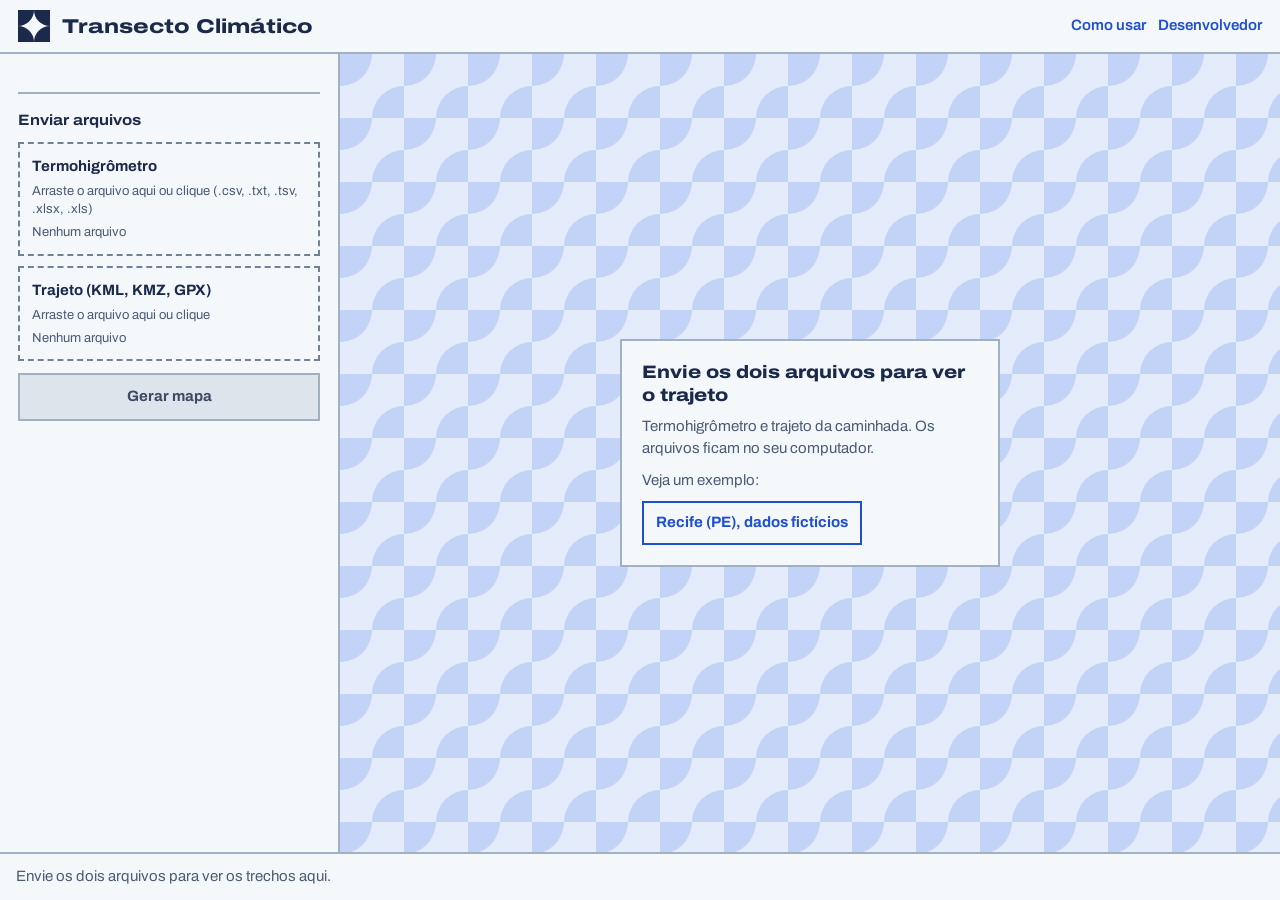
==== index.html @ 2753178d "Transecto Climático: primeira versão pública" ====
<!doctype html>
<html lang="pt-BR">
<head>
  <meta charset="utf-8">
  <meta name="viewport" content="width=device-width, initial-scale=1">
  <title>Transecto Climático</title>
  <link rel="stylesheet" href="vendor/leaflet/leaflet.css">
  <link rel="stylesheet" href="css/app.css">
</head>
<body>
  <div class="app">
    <header class="cabecalho">
      <svg class="marca" viewBox="0 0 48 48" aria-hidden="true" focusable="false">
        <path d="M0 0H24A24 24 0 0 1 0 24Z"/>
        <path d="M48 0V24A24 24 0 0 1 24 0Z"/>
        <path d="M0 48V24A24 24 0 0 1 24 48Z"/>
        <path d="M48 48H24A24 24 0 0 1 48 24Z"/>
      </svg>
      <h1>Transecto Climático</h1>
      <a href="ajuda.html">Como usar</a>
      <a href="desenvolvedor.html">Desenvolvedor</a>
    </header>

    <div class="area-mapa">
      <main id="mapa" class="mapa" aria-label="Mapa do transecto"></main>

      <div id="vazio" class="vazio">
        <div class="vazio-caixa" role="status" aria-live="polite">
          <h2 id="vazio-titulo">Envie os dois arquivos para ver o trajeto</h2>
          <p id="vazio-texto">Termohigrômetro e trajeto da caminhada. Os arquivos ficam no seu computador.</p>
          <p class="rotulo-exemplos">Veja um exemplo:</p>
          <div id="exemplos" class="exemplos">
            <button id="exemplo-recife" class="secundario" type="button">Recife (PE), dados fictícios</button>
          </div>
        </div>
      </div>
      <div id="progresso" class="progresso" role="status" aria-live="polite" hidden>
        <svg class="progresso-modulo" viewBox="0 0 48 48" aria-hidden="true" focusable="false">
          <path class="quarto q1" d="M0 0H24A24 24 0 0 1 0 24Z"/>
          <path class="quarto q2" d="M48 0V24A24 24 0 0 1 24 0Z"/>
          <path class="quarto q3" d="M0 48V24A24 24 0 0 1 24 48Z"/>
          <path class="quarto q4" d="M48 48H24A24 24 0 0 1 48 24Z"/>
        </svg>
        <p id="progresso-passo" class="progresso-passo">Preparando</p>
        <div id="progresso-trilho" class="progresso-trilho" role="progressbar" aria-label="Andamento" aria-valuemin="0" aria-valuemax="100" aria-valuenow="0">
          <div id="progresso-barra" class="progresso-barra"></div>
        </div>
        <p id="progresso-pct" class="progresso-pct">0%</p>
      </div>
    </div>

    <section class="faixa" aria-labelledby="faixa-titulo">
      <h2 id="faixa-titulo" class="sr">Trechos do trajeto</h2>
      <p id="faixa-estado" class="estado">Envie os dois arquivos para ver os trechos aqui.</p>
      <div id="faixa-dados" hidden>
        <div class="faixa-barra">
          <div id="variavel" class="abas" role="tablist" aria-label="Variável">
            <button type="button" role="tab" data-valor="temp" aria-selected="true">Temperatura</button>
            <button type="button" role="tab" data-valor="umid" aria-selected="false">Umidade</button>
            <button type="button" role="tab" data-valor="orvalho" aria-selected="false" aria-label="Ponto de orvalho"><span class="nome-longo">Ponto de orvalho</span><span class="nome-curto" aria-hidden="true">Orvalho</span></button>
            <button type="button" role="tab" data-valor="alt" aria-selected="false">Altitude</button>
          </div>
          <p id="resumo" class="resumo"></p>
          <p id="tempo" class="tempo" hidden></p>
          <p id="explicacao-orvalho" class="explicacao" hidden>Ponto de orvalho: temperatura em que o ar começa a formar gotas. Quanto mais perto da temperatura, mais úmido o ar.</p>
          <div class="legenda">
            <span id="legenda-min" class="numero">—</span>
            <div id="legenda-gradiente" class="gradiente" role="img" aria-label="Escala de cores"></div>
            <span id="legenda-max" class="numero">—</span>
            <small>Cinza: trecho sem dado</small>
          </div>
        </div>
        <div id="azulejos" class="azulejos"></div>
      </div>
    </section>

    <aside id="painel-lateral" class="painel">
      <div id="solte-aqui" class="solte-aqui" hidden>
        <p>Solte aqui: reconhecemos cada arquivo sozinho</p>
      </div>
      <section id="envio" class="bloco envio">
        <h2>Enviar arquivos</h2>
        <div id="envio-campos">
          <div class="zonas">
            <div id="zona-termo" class="zona" role="button" tabindex="0">
              <strong>Termohigrômetro</strong>
              <span>Arraste o arquivo aqui ou clique (.csv, .txt, .tsv, .xlsx, .xls)</span>
              <em id="nome-termo">Nenhum arquivo</em>
              <input id="arquivo-termo" type="file" accept=".csv,.txt,.tsv,.xlsx,.xls" hidden>
            </div>
            <div id="zona-trajeto" class="zona" role="button" tabindex="0">
              <strong>Trajeto (KML, KMZ, GPX)</strong>
              <span>Arraste o arquivo aqui ou clique</span>
              <em id="nome-trajeto">Nenhum arquivo</em>
              <input id="arquivo-trajeto" type="file" accept=".kml,.kmz,.gpx" hidden>
            </div>
          </div>
          <button id="gerar" class="primario" type="button" disabled>Gerar mapa</button>
        </div>
        <p id="envio-aviso" class="envio-aviso" role="status" hidden></p>
        <div id="envio-resumo" class="envio-resumo" hidden>
          <p id="arquivos-texto"></p>
          <button id="trocar-arquivos" class="secundario" type="button">Trocar arquivos</button>
        </div>
      </section>

      <section id="mapeamento" class="bloco" hidden>
        <h2>Colunas do termohigrômetro</h2>
        <p class="ajuda">Não reconheci tudo sozinho. Escolha as colunas:</p>
        <div id="campos-mapeamento"></div>
        <button id="aplicar-mapeamento" type="button">Aplicar</button>
      </section>

      <div id="erro" class="erro" role="alert" hidden></div>

      <section id="painel-resultado" class="bloco" hidden>
        <h2>Ajustes</h2>
        <label class="campo">
          <span>Suavizar a linha</span>
          <select id="media">
            <option value="none">Não suavizar</option>
            <option value="m25">Pouco: média de 25 m</option>
            <option value="m50" selected>Média de 50 m</option>
            <option value="m100">Mais: média de 100 m</option>
            <option value="m200">Muito: média de 200 m</option>
          </select>
        </label>
        <p class="ajuda">Cada ponto passa a valer a média dos pontos vizinhos dentro da janela. Janela maior deixa a linha mais lisa e some com picos curtos.</p>

        <section id="bloco-ritmo" class="subbloco" hidden aria-labelledby="ritmo-titulo">
          <h3 id="ritmo-titulo">Trajeto sem horário</h3>
          <p id="frase-ritmo" class="frase-ritmo"></p>
          <p id="aviso-ritmo" class="aviso-ritmo" role="status" hidden></p>
          <label class="campo">
            <span>Início da caminhada</span>
            <input id="inicio" type="datetime-local" step="1">
          </label>
          <label class="campo">
            <span>Fim da caminhada</span>
            <input id="fim" type="datetime-local" step="1">
          </label>
          <label class="caixa-marcar">
            <input id="inverter" type="checkbox">
            <span>Inverter o sentido do trajeto</span>
          </label>
          <button id="usar-todas" class="secundario" type="button">Usar todas as leituras</button>
        </section>

        <p id="fuso-frase" class="frase">Reconhecemos o horário de Brasília (UTC−3).</p>
        <details class="corrigir">
          <summary>Corrigir o horário</summary>
          <label class="campo">
            <span>Diferença para o horário mundial (UTC), em horas</span>
            <input id="fuso" type="number" min="-14" max="14" step="1" value="-3">
          </label>
          <p id="fuso-ajuda" class="ajuda">Fuso é quanto o relógio do aparelho está adiantado ou atrasado em relação ao UTC. Brasília é UTC−3.</p>
        </details>
      </section>

      <section id="bloco-avisos" class="bloco avisos" hidden>
        <h2>Avisos</h2>
        <ul id="avisos"></ul>
      </section>

      <section id="downloads" class="bloco" hidden>
        <h2>Baixar</h2>
        <div class="downloads">
          <button id="baixar-csv" type="button" disabled>Baixar CSV</button>
          <button id="baixar-geojson" type="button" disabled>Baixar GeoJSON</button>
          <button id="baixar-figura" type="button" disabled>Baixar figura</button>
        </div>
      </section>
    </aside>
  </div>

  <script src="vendor/jszip.min.js"></script>
  <script src="vendor/xlsx.full.min.js"></script>
  <script src="vendor/leaflet/leaflet.js"></script>
  <script type="module" src="js/main.js"></script>
</body>
</html>
---- vendor/leaflet/leaflet.css ----
/* required styles */

.leaflet-pane,
.leaflet-tile,
.leaflet-marker-icon,
.leaflet-marker-shadow,
.leaflet-tile-container,
.leaflet-pane > svg,
.leaflet-pane > canvas,
.leaflet-zoom-box,
.leaflet-image-layer,
.leaflet-layer {
	position: absolute;
	left: 0;
	top: 0;
	}
.leaflet-container {
	overflow: hidden;
	}
.leaflet-tile,
.leaflet-marker-icon,
.leaflet-marker-shadow {
	-webkit-user-select: none;
	   -moz-user-select: none;
	        user-select: none;
	  -webkit-user-drag: none;
	}
/* Prevents IE11 from highlighting tiles in blue */
.leaflet-tile::selection {
	background: transparent;
}
/* Safari renders non-retina tile on retina better with this, but Chrome is worse */
.leaflet-safari .leaflet-tile {
	image-rendering: -webkit-optimize-contrast;
	}
/* hack that prevents hw layers "stretching" when loading new tiles */
.leaflet-safari .leaflet-tile-container {
	width: 1600px;
	height: 1600px;
	-webkit-transform-origin: 0 0;
	}
.leaflet-marker-icon,
.leaflet-marker-shadow {
	display: block;
	}
/* .leaflet-container svg: reset svg max-width decleration shipped in Joomla! (joomla.org) 3.x */
/* .leaflet-container img: map is broken in FF if you have max-width: 100% on tiles */
.leaflet-container .leaflet-overlay-pane svg {
	max-width: none !important;
	max-height: none !important;
	}
.leaflet-container .leaflet-marker-pane img,
.leaflet-container .leaflet-shadow-pane img,
.leaflet-container .leaflet-tile-pane img,
.leaflet-container img.leaflet-image-layer,
.leaflet-container .leaflet-tile {
	max-width: none !important;
	max-height: none !important;
	width: auto;
	padding: 0;
	}

.leaflet-container img.leaflet-tile {
	/* See: https://bugs.chromium.org/p/chromium/issues/detail?id=600120 */
	mix-blend-mode: plus-lighter;
}

.leaflet-container.leaflet-touch-zoom {
	-ms-touch-action: pan-x pan-y;
	touch-action: pan-x pan-y;
	}
.leaflet-container.leaflet-touch-drag {
	-ms-touch-action: pinch-zoom;
	/* Fallback for FF which doesn't support pinch-zoom */
	touch-action: none;
	touch-action: pinch-zoom;
}
.leaflet-container.leaflet-touch-drag.leaflet-touch-zoom {
	-ms-touch-action: none;
	touch-action: none;
}
.leaflet-container {
	-webkit-tap-highlight-color: transparent;
}
.leaflet-container a {
	-webkit-tap-highlight-color: rgba(51, 181, 229, 0.4);
}
.leaflet-tile {
	filter: inherit;
	visibility: hidden;
	}
.leaflet-tile-loaded {
	visibility: inherit;
	}
.leaflet-zoom-box {
	width: 0;
	height: 0;
	-moz-box-sizing: border-box;
	     box-sizing: border-box;
	z-index: 800;
	}
/* workaround for https://bugzilla.mozilla.org/show_bug.cgi?id=888319 */
.leaflet-overlay-pane svg {
	-moz-user-select: none;
	}

.leaflet-pane         { z-index: 400; }

.leaflet-tile-pane    { z-index: 200; }
.leaflet-overlay-pane { z-index: 400; }
.leaflet-shadow-pane  { z-index: 500; }
.leaflet-marker-pane  { z-index: 600; }
.leaflet-tooltip-pane   { z-index: 650; }
.leaflet-popup-pane   { z-index: 700; }

.leaflet-map-pane canvas { z-index: 100; }
.leaflet-map-pane svg    { z-index: 200; }

.leaflet-vml-shape {
	width: 1px;
	height: 1px;
	}
.lvml {
	behavior: url(#default#VML);
	display: inline-block;
	position: absolute;
	}


/* control positioning */

.leaflet-control {
	position: relative;
	z-index: 800;
	pointer-events: visiblePainted; /* IE 9-10 doesn't have auto */
	pointer-events: auto;
	}
.leaflet-top,
.leaflet-bottom {
	position: absolute;
	z-index: 1000;
	pointer-events: none;
	}
.leaflet-top {
	top: 0;
	}
.leaflet-right {
	right: 0;
	}
.leaflet-bottom {
	bottom: 0;
	}
.leaflet-left {
	left: 0;
	}
.leaflet-control {
	float: left;
	clear: both;
	}
.leaflet-right .leaflet-control {
	float: right;
	}
.leaflet-top .leaflet-control {
	margin-top: 10px;
	}
.leaflet-bottom .leaflet-control {
	margin-bottom: 10px;
	}
.leaflet-left .leaflet-control {
	margin-left: 10px;
	}
.leaflet-right .leaflet-control {
	margin-right: 10px;
	}


/* zoom and fade animations */

.leaflet-fade-anim .leaflet-popup {
	opacity: 0;
	-webkit-transition: opacity 0.2s linear;
	   -moz-transition: opacity 0.2s linear;
	        transition: opacity 0.2s linear;
	}
.leaflet-fade-anim .leaflet-map-pane .leaflet-popup {
	opacity: 1;
	}
.leaflet-zoom-animated {
	-webkit-transform-origin: 0 0;
	    -ms-transform-origin: 0 0;
	        transform-origin: 0 0;
	}
svg.leaflet-zoom-animated {
	will-change: transform;
}

.leaflet-zoom-anim .leaflet-zoom-animated {
	-webkit-transition: -webkit-transform 0.25s cubic-bezier(0,0,0.25,1);
	   -moz-transition:    -moz-transform 0.25s cubic-bezier(0,0,0.25,1);
	        transition:         transform 0.25s cubic-bezier(0,0,0.25,1);
	}
.leaflet-zoom-anim .leaflet-tile,
.leaflet-pan-anim .leaflet-tile {
	-webkit-transition: none;
	   -moz-transition: none;
	        transition: none;
	}

.leaflet-zoom-anim .leaflet-zoom-hide {
	visibility: hidden;
	}


/* cursors */

.leaflet-interactive {
	cursor: pointer;
	}
.leaflet-grab {
	cursor: -webkit-grab;
	cursor:    -moz-grab;
	cursor:         grab;
	}
.leaflet-crosshair,
.leaflet-crosshair .leaflet-interactive {
	cursor: crosshair;
	}
.leaflet-popup-pane,
.leaflet-control {
	cursor: auto;
	}
.leaflet-dragging .leaflet-grab,
.leaflet-dragging .leaflet-grab .leaflet-interactive,
.leaflet-dragging .leaflet-marker-draggable {
	cursor: move;
	cursor: -webkit-grabbing;
	cursor:    -moz-grabbing;
	cursor:         grabbing;
	}

/* marker & overlays interactivity */
.leaflet-marker-icon,
.leaflet-marker-shadow,
.leaflet-image-layer,
.leaflet-pane > svg path,
.leaflet-tile-container {
	pointer-events: none;
	}

.leaflet-marker-icon.leaflet-interactive,
.leaflet-image-layer.leaflet-interactive,
.leaflet-pane > svg path.leaflet-interactive,
svg.leaflet-image-layer.leaflet-interactive path {
	pointer-events: visiblePainted; /* IE 9-10 doesn't have auto */
	pointer-events: auto;
	}

/* visual tweaks */

.leaflet-container {
	background: #ddd;
	outline-offset: 1px;
	}
.leaflet-container a {
	color: #0078A8;
	}
.leaflet-zoom-box {
	border: 2px dotted #38f;
	background: rgba(255,255,255,0.5);
	}


/* general typography */
.leaflet-container {
	font-family: "Helvetica Neue", Arial, Helvetica, sans-serif;
	font-size: 12px;
	font-size: 0.75rem;
	line-height: 1.5;
	}


/* general toolbar styles */

.leaflet-bar {
	box-shadow: 0 1px 5px rgba(0,0,0,0.65);
	border-radius: 4px;
	}
.leaflet-bar a {
	background-color: #fff;
	border-bottom: 1px solid #ccc;
	width: 26px;
	height: 26px;
	line-height: 26px;
	display: block;
	text-align: center;
	text-decoration: none;
	color: black;
	}
.leaflet-bar a,
.leaflet-control-layers-toggle {
	background-position: 50% 50%;
	background-repeat: no-repeat;
	display: block;
	}
.leaflet-bar a:hover,
.leaflet-bar a:focus {
	background-color: #f4f4f4;
	}
.leaflet-bar a:first-child {
	border-top-left-radius: 4px;
	border-top-right-radius: 4px;
	}
.leaflet-bar a:last-child {
	border-bottom-left-radius: 4px;
	border-bottom-right-radius: 4px;
	border-bottom: none;
	}
.leaflet-bar a.leaflet-disabled {
	cursor: default;
	background-color: #f4f4f4;
	color: #bbb;
	}

.leaflet-touch .leaflet-bar a {
	width: 30px;
	height: 30px;
	line-height: 30px;
	}
.leaflet-touch .leaflet-bar a:first-child {
	border-top-left-radius: 2px;
	border-top-right-radius: 2px;
	}
.leaflet-touch .leaflet-bar a:last-child {
	border-bottom-left-radius: 2px;
	border-bottom-right-radius: 2px;
	}

/* zoom control */

.leaflet-control-zoom-in,
.leaflet-control-zoom-out {
	font: bold 18px 'Lucida Console', Monaco, monospace;
	text-indent: 1px;
	}

.leaflet-touch .leaflet-control-zoom-in, .leaflet-touch .leaflet-control-zoom-out  {
	font-size: 22px;
	}


/* layers control */

.leaflet-control-layers {
	box-shadow: 0 1px 5px rgba(0,0,0,0.4);
	background: #fff;
	border-radius: 5px;
	}
.leaflet-control-layers-toggle {
	background-image: url(images/layers.png);
	width: 36px;
	height: 36px;
	}
.leaflet-retina .leaflet-control-layers-toggle {
	background-image: url(images/layers-2x.png);
	background-size: 26px 26px;
	}
.leaflet-touch .leaflet-control-layers-toggle {
	width: 44px;
	height: 44px;
	}
.leaflet-control-layers .leaflet-control-layers-list,
.leaflet-control-layers-expanded .leaflet-control-layers-toggle {
	display: none;
	}
.leaflet-control-layers-expanded .leaflet-control-layers-list {
	display: block;
	position: relative;
	}
.leaflet-control-layers-expanded {
	padding: 6px 10px 6px 6px;
	color: #333;
	background: #fff;
	}
.leaflet-control-layers-scrollbar {
	overflow-y: scroll;
	overflow-x: hidden;
	padding-right: 5px;
	}
.leaflet-control-layers-selector {
	margin-top: 2px;
	position: relative;
	top: 1px;
	}
.leaflet-control-layers label {
	display: block;
	font-size: 13px;
	font-size: 1.08333em;
	}
.leaflet-control-layers-separator {
	height: 0;
	border-top: 1px solid #ddd;
	margin: 5px -10px 5px -6px;
	}

/* Default icon URLs */
.leaflet-default-icon-path { /* used only in path-guessing heuristic, see L.Icon.Default */
	background-image: url(images/marker-icon.png);
	}


/* attribution and scale controls */

.leaflet-container .leaflet-control-attribution {
	background: #fff;
	background: rgba(255, 255, 255, 0.8);
	margin: 0;
	}
.leaflet-control-attribution,
.leaflet-control-scale-line {
	padding: 0 5px;
	color: #333;
	line-height: 1.4;
	}
.leaflet-control-attribution a {
	text-decoration: none;
	}
.leaflet-control-attribution a:hover,
.leaflet-control-attribution a:focus {
	text-decoration: underline;
	}
.leaflet-attribution-flag {
	display: inline !important;
	vertical-align: baseline !important;
	width: 1em;
	height: 0.6669em;
	}
.leaflet-left .leaflet-control-scale {
	margin-left: 5px;
	}
.leaflet-bottom .leaflet-control-scale {
	margin-bottom: 5px;
	}
.leaflet-control-scale-line {
	border: 2px solid #777;
	border-top: none;
	line-height: 1.1;
	padding: 2px 5px 1px;
	white-space: nowrap;
	-moz-box-sizing: border-box;
	     box-sizing: border-box;
	background: rgba(255, 255, 255, 0.8);
	text-shadow: 1px 1px #fff;
	}
.leaflet-control-scale-line:not(:first-child) {
	border-top: 2px solid #777;
	border-bottom: none;
	margin-top: -2px;
	}
.leaflet-control-scale-line:not(:first-child):not(:last-child) {
	border-bottom: 2px solid #777;
	}

.leaflet-touch .leaflet-control-attribution,
.leaflet-touch .leaflet-control-layers,
.leaflet-touch .leaflet-bar {
	box-shadow: none;
	}
.leaflet-touch .leaflet-control-layers,
.leaflet-touch .leaflet-bar {
	border: 2px solid rgba(0,0,0,0.2);
	background-clip: padding-box;
	}


/* popup */

.leaflet-popup {
	position: absolute;
	text-align: center;
	margin-bottom: 20px;
	}
.leaflet-popup-content-wrapper {
	padding: 1px;
	text-align: left;
	border-radius: 12px;
	}
.leaflet-popup-content {
	margin: 13px 24px 13px 20px;
	line-height: 1.3;
	font-size: 13px;
	font-size: 1.08333em;
	min-height: 1px;
	}
.leaflet-popup-content p {
	margin: 17px 0;
	margin: 1.3em 0;
	}
.leaflet-popup-tip-container {
	width: 40px;
	height: 20px;
	position: absolute;
	left: 50%;
	margin-top: -1px;
	margin-left: -20px;
	overflow: hidden;
	pointer-events: none;
	}
.leaflet-popup-tip {
	width: 17px;
	height: 17px;
	padding: 1px;

	margin: -10px auto 0;
	pointer-events: auto;

	-webkit-transform: rotate(45deg);
	   -moz-transform: rotate(45deg);
	    -ms-transform: rotate(45deg);
	        transform: rotate(45deg);
	}
.leaflet-popup-content-wrapper,
.leaflet-popup-tip {
	background: white;
	color: #333;
	box-shadow: 0 3px 14px rgba(0,0,0,0.4);
	}
.leaflet-container a.leaflet-popup-close-button {
	position: absolute;
	top: 0;
	right: 0;
	border: none;
	text-align: center;
	width: 24px;
	height: 24px;
	font: 16px/24px Tahoma, Verdana, sans-serif;
	color: #757575;
	text-decoration: none;
	background: transparent;
	}
.leaflet-container a.leaflet-popup-close-button:hover,
.leaflet-container a.leaflet-popup-close-button:focus {
	color: #585858;
	}
.leaflet-popup-scrolled {
	overflow: auto;
	}

.leaflet-oldie .leaflet-popup-content-wrapper {
	-ms-zoom: 1;
	}
.leaflet-oldie .leaflet-popup-tip {
	width: 24px;
	margin: 0 auto;

	-ms-filter: "progid:DXImageTransform.Microsoft.Matrix(M11=0.70710678, M12=0.70710678, M21=-0.70710678, M22=0.70710678)";
	filter: progid:DXImageTransform.Microsoft.Matrix(M11=0.70710678, M12=0.70710678, M21=-0.70710678, M22=0.70710678);
	}

.leaflet-oldie .leaflet-control-zoom,
.leaflet-oldie .leaflet-control-layers,
.leaflet-oldie .leaflet-popup-content-wrapper,
.leaflet-oldie .leaflet-popup-tip {
	border: 1px solid #999;
	}


/* div icon */

.leaflet-div-icon {
	background: #fff;
	border: 1px solid #666;
	}


/* Tooltip */
/* Base styles for the element that has a tooltip */
.leaflet-tooltip {
	position: absolute;
	padding: 6px;
	background-color: #fff;
	border: 1px solid #fff;
	border-radius: 3px;
	color: #222;
	white-space: nowrap;
	-webkit-user-select: none;
	-moz-user-select: none;
	-ms-user-select: none;
	user-select: none;
	pointer-events: none;
	box-shadow: 0 1px 3px rgba(0,0,0,0.4);
	}
.leaflet-tooltip.leaflet-interactive {
	cursor: pointer;
	pointer-events: auto;
	}
.leaflet-tooltip-top:before,
.leaflet-tooltip-bottom:before,
.leaflet-tooltip-left:before,
.leaflet-tooltip-right:before {
	position: absolute;
	pointer-events: none;
	border: 6px solid transparent;
	background: transparent;
	content: "";
	}

/* Directions */

.leaflet-tooltip-bottom {
	margin-top: 6px;
}
.leaflet-tooltip-top {
	margin-top: -6px;
}
.leaflet-tooltip-bottom:before,
.leaflet-tooltip-top:before {
	left: 50%;
	margin-left: -6px;
	}
.leaflet-tooltip-top:before {
	bottom: 0;
	margin-bottom: -12px;
	border-top-color: #fff;
	}
.leaflet-tooltip-bottom:before {
	top: 0;
	margin-top: -12px;
	margin-left: -6px;
	border-bottom-color: #fff;
	}
.leaflet-tooltip-left {
	margin-left: -6px;
}
.leaflet-tooltip-right {
	margin-left: 6px;
}
.leaflet-tooltip-left:before,
.leaflet-tooltip-right:before {
	top: 50%;
	margin-top: -6px;
	}
.leaflet-tooltip-left:before {
	right: 0;
	margin-right: -12px;
	border-left-color: #fff;
	}
.leaflet-tooltip-right:before {
	left: 0;
	margin-left: -12px;
	border-right-color: #fff;
	}

/* Printing */

@media print {
	/* Prevent printers from removing background-images of controls. */
	.leaflet-control {
		-webkit-print-color-adjust: exact;
		print-color-adjust: exact;
		}
	}
---- css/app.css ----
/* Transecto Climático. Esmalte branco frio, tinta azul-marinho, rejunte cinza-azulado de 2 px,
   cantos retos, cobalto só em ação, seleção, link e foco. As outras cores vêm dos dados. */

@font-face {
  font-family: "Archivo";
  src: url("../vendor/fontes/archivo-latin-wdth-normal.woff2") format("woff2");
  font-weight: 100 900;
  font-stretch: 62% 125%;
  font-style: normal;
  font-display: swap;
}

:root {
  --esmalte: #f5f8fb;
  --tinta: #1b2a4a;
  --suave: #4a5b74;
  --rejunte: #9fb1c2;
  --zona-borda: #6f8299;
  --sem-dado: #7c8590;
  --controle: #7d8ea3;
  --cobalto: #1f4fd1;
  --cobalto-escuro: #1a43b5;
  --cobalto-palido: #e4ebfb;
  --desativado-fundo: #dde4ec;
  --desativado-texto: #3c4b63;
  --erro-fundo: #fbe7e7;
  --erro-tinta: #9b1c1c;
  --aviso-fundo: #eaf0f6;
}

* {
  box-sizing: border-box;
  scrollbar-width: thin;
  scrollbar-color: var(--rejunte) var(--esmalte);
}

[hidden] { display: none !important; }

html {
  background: var(--esmalte);
}

body {
  margin: 0;
  background: var(--esmalte);
  color: var(--tinta);
  font: 15px/1.45 "Archivo", system-ui, -apple-system, "Segoe UI", Roboto, sans-serif;
  font-variant-numeric: tabular-nums;
  -webkit-text-size-adjust: 100%;
}

::selection {
  background: var(--cobalto);
  color: #ffffff;
}

:focus-visible {
  outline: 3px solid var(--cobalto);
  outline-offset: 2px;
}

::-webkit-scrollbar { width: 10px; height: 10px; }
::-webkit-scrollbar-track { background: var(--esmalte); }
::-webkit-scrollbar-thumb { background: var(--rejunte); border: 2px solid var(--esmalte); }
::-webkit-scrollbar-thumb:hover { background: var(--suave); }

.sr {
  position: absolute;
  width: 1px;
  height: 1px;
  overflow: hidden;
  clip: rect(0 0 0 0);
  white-space: nowrap;
}

/* ---------- estrutura (computador) ---------- */

.app {
  display: grid;
  grid-template-columns: 340px minmax(0, 1fr);
  grid-template-rows: auto minmax(0, 1fr) auto;
  height: 100vh;
  height: 100dvh;
  overflow: hidden;
}

.cabecalho {
  grid-column: 1 / -1;
  grid-row: 1;
  display: flex;
  align-items: center;
  gap: 12px;
  padding: 10px 18px;
  border-bottom: 2px solid var(--rejunte);
}

.painel {
  grid-column: 1;
  grid-row: 2;
  min-width: 0;
  overflow-y: auto;
  padding: 18px 18px 28px;
  border-right: 2px solid var(--rejunte);
}

.area-mapa {
  grid-column: 2;
  grid-row: 2;
  position: relative;
  min-width: 0;
  min-height: 0;
}

.mapa {
  position: absolute;
  inset: 0;
}

.faixa {
  grid-column: 1 / -1;
  grid-row: 3;
  min-width: 0;
  border-top: 2px solid var(--rejunte);
  background: var(--esmalte);
}

/* ---------- cabeçalho ---------- */

.marca {
  flex: none;
  width: 32px;
  height: 32px;
}

.marca path {
  fill: var(--tinta);
}

.cabecalho h1 {
  flex: 1;
  min-width: 0;
  margin: 0;
  font-size: 20px;
  font-weight: 800;
  font-stretch: 125%;
  line-height: 1.2;
}

.cabecalho a {
  flex: none;
  color: var(--cobalto);
  font-weight: 600;
  text-decoration: none;
}

.cabecalho a:visited {
  color: var(--cobalto);
}

.cabecalho a:hover {
  text-decoration: underline;
  text-underline-offset: 3px;
}

h2 {
  margin: 0 0 10px;
  font-size: 15px;
  font-weight: 700;
  font-stretch: 112%;
}

.bloco {
  margin-top: 20px;
  padding-top: 16px;
  border-top: 2px solid var(--rejunte);
}

.painel > .bloco:first-child {
  margin-top: 0;
  padding-top: 0;
  border-top: 0;
}

/* ---------- arquivos ---------- */

.zonas {
  display: grid;
  gap: 10px;
}

.zona {
  display: grid;
  gap: 4px;
  padding: 12px;
  border: 2px dashed var(--zona-borda);
  cursor: pointer;
}

.zona:hover,
.zona.arrastando {
  border-color: var(--cobalto);
}

.zona strong {
  font-weight: 700;
}

.zona span,
.zona em {
  color: var(--suave);
  font-size: 13px;
  font-style: normal;
}

.zona.com-arquivo em {
  color: var(--cobalto);
  font-weight: 600;
  overflow-wrap: anywhere;
}

.app {
  position: relative;
}

.painel {
  position: relative;
}

.solte-aqui {
  position: absolute;
  inset: 0;
  z-index: 900;
  display: grid;
  place-items: center;
  padding: 24px;
  background: rgba(245, 248, 251, 0.95);
  border: 3px solid var(--cobalto);
}

.solte-aqui p {
  margin: 0;
  font-size: 18px;
  font-weight: 800;
  font-stretch: 118%;
  line-height: 1.3;
  text-align: center;
  color: var(--cobalto);
}

.envio-aviso {
  margin: 10px 0 0;
  padding: 10px 12px;
  background: var(--aviso-fundo);
  font-size: 13px;
}

.envio-resumo {
  display: grid;
  gap: 8px;
  justify-items: start;
}

.envio-resumo p {
  margin: 0;
  overflow-wrap: anywhere;
  font-weight: 600;
}

/* ---------- controles ---------- */

button,
select,
input {
  font: inherit;
  color: inherit;
}

button {
  padding: 9px 12px;
  border: 2px solid var(--tinta);
  border-radius: 0;
  background: transparent;
  font-weight: 600;
  cursor: pointer;
}

button:hover:not(:disabled) {
  border-color: var(--cobalto);
  color: var(--cobalto);
}

button:disabled {
  opacity: 0.5;
  cursor: not-allowed;
}

button.primario {
  width: 100%;
  margin-top: 12px;
  padding: 11px 12px;
  border-width: 2px;
  border-color: var(--cobalto);
  background: var(--cobalto);
  color: #ffffff;
  font-weight: 700;
}

button.primario:hover:not(:disabled) {
  border-color: var(--cobalto-escuro);
  background: var(--cobalto-escuro);
  color: #ffffff;
}

button.primario:disabled {
  opacity: 1;
  border-color: var(--rejunte);
  background: var(--desativado-fundo);
  color: var(--desativado-texto);
}

button.secundario {
  border-color: var(--cobalto);
  color: var(--cobalto);
  font-weight: 700;
}

select,
input[type="number"] {
  width: 100%;
  padding: 8px;
  border: 2px solid var(--tinta);
  border-radius: 0;
  background: #ffffff;
  font-weight: 600;
}

.campo {
  display: grid;
  gap: 4px;
  margin-bottom: 8px;
}

.campo span {
  font-size: 13px;
  color: var(--suave);
}

.ajuda {
  margin: 0 0 10px;
  font-size: 13px;
  color: var(--suave);
}

.subbloco {
  margin: 14px 0 6px;
  padding: 12px 0 0;
  border-top: 2px dashed var(--rejunte);
}

.subbloco h3 {
  margin: 0 0 8px;
  font-size: 14px;
  font-weight: 700;
  font-stretch: 112%;
}

.frase-ritmo {
  margin: 0 0 10px;
  font-size: 13px;
  color: var(--suave);
}

.aviso-ritmo {
  margin: 0 0 10px;
  padding: 8px 10px;
  background: var(--aviso-fundo);
  font-size: 13px;
}

.caixa-marcar {
  display: flex;
  align-items: center;
  gap: 8px;
  margin-bottom: 10px;
  cursor: pointer;
}

.caixa-marcar input {
  width: 18px;
  height: 18px;
  margin: 0;
}

input[type="datetime-local"] {
  width: 100%;
  padding: 8px;
  border: 2px solid var(--tinta);
  border-radius: 0;
  background: #ffffff;
  font: inherit;
  font-weight: 600;
}

.frase {
  margin: 14px 0 6px;
}

.corrigir summary {
  margin-bottom: 8px;
  color: var(--cobalto);
  font-weight: 600;
  cursor: pointer;
}

.corrigir summary:hover {
  text-decoration: underline;
  text-underline-offset: 3px;
}

.campo-map {
  display: grid;
  gap: 4px;
  margin-bottom: 8px;
  font-size: 13px;
}

.erro {
  margin-top: 14px;
  padding: 10px 12px;
  background: var(--erro-fundo);
  color: var(--erro-tinta);
}

.avisos {
  padding: 10px 12px;
  background: var(--aviso-fundo);
}

.avisos ul {
  margin: 0;
  padding-left: 18px;
  font-size: 13px;
}

.downloads {
  display: grid;
  gap: 8px;
}

.downloads button {
  border-color: var(--cobalto);
  color: var(--cobalto);
  font-weight: 700;
}

.downloads button:disabled {
  opacity: 1;
  border-color: var(--rejunte);
  color: var(--desativado-texto);
}

/* ---------- mapa vazio ---------- */

.vazio {
  position: absolute;
  inset: 0;
  z-index: 500;
  display: grid;
  place-items: center;
  padding: 16px;
  background-color: var(--cobalto-palido);
  background-image: url("data:image/svg+xml,%3Csvg xmlns='http://www.w3.org/2000/svg' width='64' height='64'%3E%3Cpath d='M0 0H32A32 32 0 0 1 0 32Z' fill='%23c3d3f7'/%3E%3Cpath d='M64 64H32A32 32 0 0 1 64 32Z' fill='%23c3d3f7'/%3E%3C/svg%3E");
  background-size: 64px 64px;
}

.vazio-caixa {
  display: grid;
  gap: 10px;
  justify-items: start;
  max-width: 380px;
  padding: 20px;
  background: var(--esmalte);
  border: 2px solid var(--rejunte);
}

.vazio-caixa h2 {
  margin: 0;
  font-size: 18px;
  font-weight: 800;
  font-stretch: 118%;
  line-height: 1.25;
}

.vazio-caixa p {
  margin: 0;
  color: var(--suave);
}

.vazio-caixa.carregando h2 {
  color: var(--cobalto);
}

.vazio-caixa.erro h2 {
  color: var(--erro-tinta);
}

/* ---------- faixa de azulejos ---------- */

.faixa-barra {
  display: flex;
  flex-wrap: wrap;
  align-items: center;
  gap: 8px 22px;
  padding: 8px 16px 6px;
}

.abas {
  display: flex;
  flex-wrap: nowrap;
  gap: 2px;
  max-width: 100%;
  overflow-x: auto;
  overscroll-behavior-x: contain;
}

.abas button {
  flex: none;
  padding: 7px 10px;
  border: 0;
  background: transparent;
  color: var(--tinta);
  font-weight: 500;
  white-space: nowrap;
}

.abas button:hover {
  color: var(--cobalto);
  text-decoration: underline;
  text-underline-offset: 4px;
}

.nome-curto {
  display: none;
}

.abas button[aria-selected="true"] {
  font-weight: 700;
  box-shadow: inset 0 -3px 0 var(--cobalto);
}

.rotulo-exemplos {
  margin: 0;
  color: var(--suave);
}

.exemplos {
  display: flex;
  flex-wrap: wrap;
  gap: 8px;
}

.tempo {
  flex: 0 0 auto;
  margin: 0;
  font-size: 13px;
  color: var(--suave);
  font-variant-numeric: tabular-nums;
}

.explicacao {
  flex: 1 1 100%;
  margin: 0;
  font-size: 13px;
  color: var(--suave);
}

.resumo {
  margin: 0;
  flex: 1 1 auto;
  min-width: 0;
  font-size: 15px;
  font-weight: 600;
}

.legenda {
  display: flex;
  align-items: center;
  gap: 8px;
  font-size: 13px;
}

.legenda small {
  color: var(--suave);
  white-space: nowrap;
}

.numero {
  font-weight: 600;
}

.gradiente {
  width: 140px;
  height: 10px;
}

.azulejos {
  display: grid;
  grid-auto-flow: column;
  grid-auto-columns: minmax(104px, 1fr);
  gap: 2px;
  background: var(--rejunte);
  border-top: 2px solid var(--rejunte);
  overflow-x: auto;
  overscroll-behavior-x: contain;
}

.azulejo {
  display: flex;
  flex-direction: column;
  justify-content: space-between;
  align-items: flex-start;
  min-height: 104px;
  margin: 0;
  padding: 10px;
  border: 0;
  border-radius: 0;
  text-align: left;
  cursor: pointer;
}

.azulejo:hover,
.azulejo.ativo {
  box-shadow: inset 0 0 0 3px var(--cobalto);
}

.azulejo:focus-visible {
  outline: 3px solid var(--cobalto);
  outline-offset: -3px;
}

.azulejo-km {
  font-size: 12px;
}

.azulejo-valor {
  font-size: 24px;
  font-weight: 700;
  font-stretch: 125%;
  line-height: 1;
}

.estado {
  margin: 0;
  padding: 12px 16px;
  color: var(--suave);
}

/* ---------- celular: cabeçalho, envio, mapa, faixa e depois os ajustes ---------- */

@media (max-width: 760px) {
  .app {
    display: flex;
    flex-direction: column;
    height: auto;
    min-height: 100vh;
    min-height: 100dvh;
    overflow: visible;
  }

  .cabecalho {
    order: 0;
    padding: 10px 14px;
  }

  .cabecalho h1 {
    font-size: 17px;
  }

  /* o painel some como caixa: seus blocos entram na ordem do celular */
  .painel {
    display: contents;
  }

  .painel > * {
    order: 4;
  }

  .envio,
  #mapeamento,
  #erro {
    order: 1;
  }

  .envio {
    padding: 14px;
    border-top: 0;
    margin-top: 0;
  }

  .area-mapa {
    order: 2;
    height: 50vh;
    min-height: 280px;
  }

  .faixa {
    order: 3;
  }

  .faixa-barra {
    padding: 8px 12px 6px;
  }

  .legenda {
    width: 100%;
  }

  .gradiente {
    flex: 1 1 auto;
    width: auto;
  }

  .painel > .bloco:not(.envio) {
    padding-left: 14px;
    padding-right: 14px;
  }

  #painel-resultado,
  #bloco-avisos,
  #downloads {
    margin-left: 0;
    margin-right: 0;
  }
}

/* ---------- telas de até 480 px: cabeçalho compacto e abas com nome curto ---------- */

@media (max-width: 480px) {
  .cabecalho {
    gap: 8px;
    padding: 8px 10px;
  }

  .cabecalho .marca {
    width: 24px;
    height: 24px;
  }

  .cabecalho h1 {
    font-size: 15px;
    line-height: 1.1;
    white-space: normal;
  }

  .cabecalho a {
    font-size: 13px;
    white-space: nowrap;
  }

  .abas button {
    padding: 7px 8px;
    font-size: 14px;
  }

  .nome-longo {
    display: none;
  }

  .nome-curto {
    display: inline;
  }
}

/* ---------- progresso sobre o mapa (só aparece depois de ~150 ms) ---------- */

.progresso {
  position: absolute;
  left: 50%;
  top: 50%;
  z-index: 700;
  transform: translate(-50%, -50%);
  width: min(340px, calc(100% - 32px));
  display: grid;
  gap: 10px;
  justify-items: start;
  padding: 16px 18px;
  background: var(--esmalte);
  border: 2px solid var(--rejunte);
  pointer-events: none;
}

.progresso-modulo {
  width: 32px;
  height: 32px;
}

.progresso-modulo path {
  fill: var(--cobalto);
  animation: quarto 1.4s ease-in-out infinite;
}

.progresso-modulo .q2 { animation-delay: 0.2s; }
.progresso-modulo .q3 { animation-delay: 0.4s; }
.progresso-modulo .q4 { animation-delay: 0.6s; }

@keyframes quarto {
  0%, 100% { opacity: 0.25; }
  50% { opacity: 1; }
}

.progresso-passo {
  margin: 0;
  font-weight: 700;
}

.progresso-trilho {
  width: 100%;
  height: 12px;
  border: 2px solid var(--tinta);
  background: #ffffff;
}

.progresso-barra {
  height: 100%;
  width: 0;
  background: var(--cobalto);
  transition: width 0.2s ease-out;
}

.progresso-pct {
  margin: 0;
  font-size: 13px;
  color: var(--suave);
}

/* ---------- movimento reduzido ---------- */

@media (prefers-reduced-motion: reduce) {
  *,
  *::before,
  *::after {
    scroll-behavior: auto !important;
    transition: none !important;
    animation: none !important;
  }
}
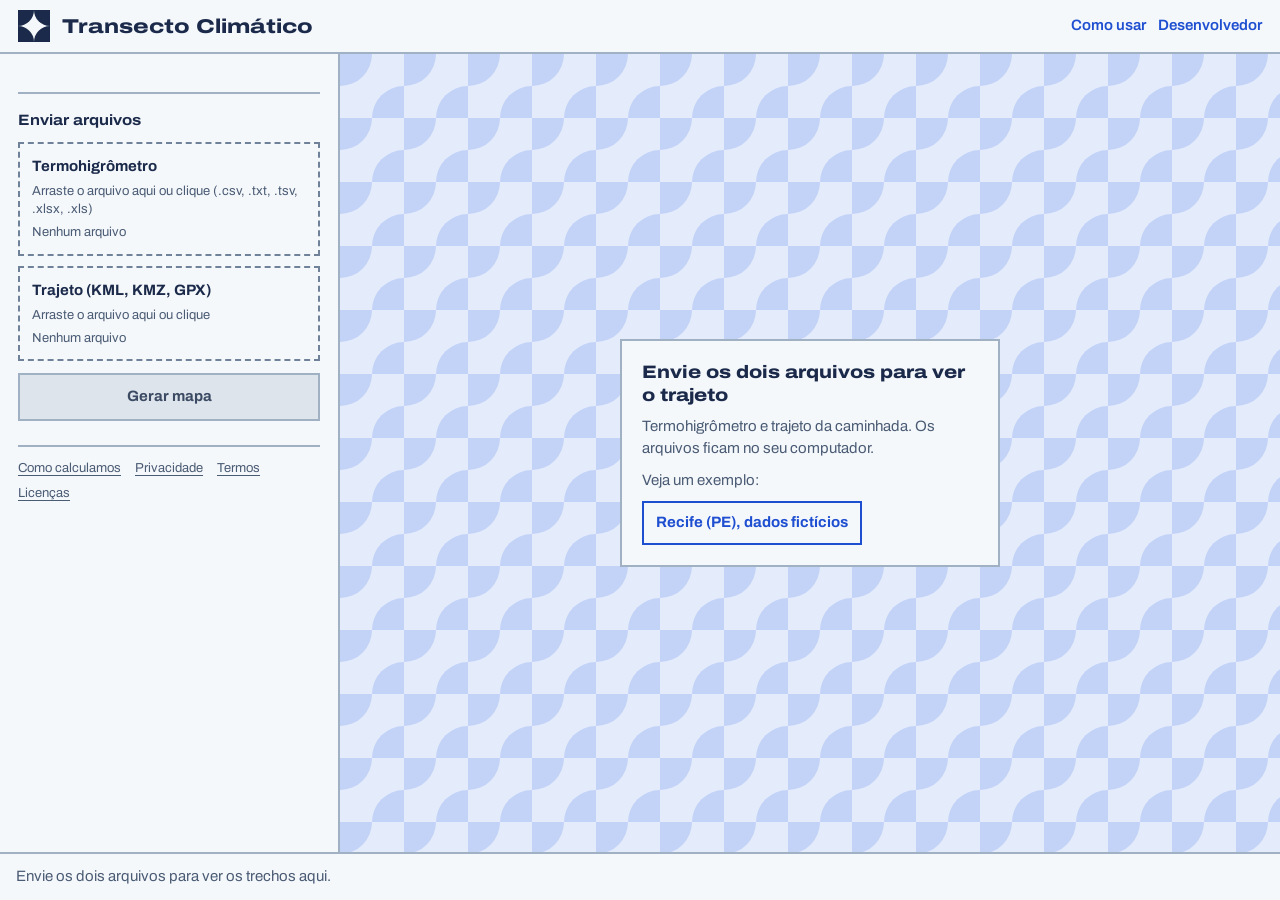
==== commit 566bcc35: "Adiciona privacidade, termos, metodologia, licenças e reforços de segurança" ====
--- a/index.html
+++ b/index.html
@@ -4,6 +4,10 @@
   <meta charset="utf-8">
   <meta name="viewport" content="width=device-width, initial-scale=1">
   <title>Transecto Climático</title>
+    <meta http-equiv="Content-Security-Policy" content="default-src 'none'; script-src 'self'; style-src 'self' 'unsafe-inline'; font-src 'self'; img-src 'self' data: blob: https://*.tile.openstreetmap.org https://tile.openstreetmap.org https://server.arcgisonline.com; connect-src 'self' https://*.tile.openstreetmap.org https://tile.openstreetmap.org https://server.arcgisonline.com; worker-src 'self'; base-uri 'none'; form-action 'none'">
+  <link rel="icon" href="favicon.svg" type="image/svg+xml">
+  <link rel="icon" href="favicon-32.png" sizes="32x32" type="image/png">
+  <link rel="apple-touch-icon" href="apple-touch-icon.png">
   <link rel="stylesheet" href="vendor/leaflet/leaflet.css">
   <link rel="stylesheet" href="css/app.css">
 </head>
@@ -170,6 +174,12 @@
           <button id="baixar-figura" type="button" disabled>Baixar figura</button>
         </div>
       </section>
+      <footer class="rodape">
+        <a href="metodologia.html">Como calculamos</a>
+        <a href="privacidade.html">Privacidade</a>
+        <a href="termos.html">Termos</a>
+        <a href="licencas.html">Licenças</a>
+      </footer>
     </aside>
   </div>
 
--- a/css/app.css
+++ b/css/app.css
@@ -247,6 +247,26 @@
   color: var(--cobalto);
 }
 
+.rodape {
+  display: flex;
+  flex-wrap: wrap;
+  gap: 6px 14px;
+  margin-top: 24px;
+  padding-top: 12px;
+  border-top: 2px solid var(--rejunte);
+  font-size: 13px;
+}
+
+.rodape a {
+  color: var(--suave);
+  text-decoration: underline;
+  text-underline-offset: 3px;
+}
+
+.rodape a:hover {
+  color: var(--cobalto);
+}
+
 .envio-aviso {
   margin: 10px 0 0;
   padding: 10px 12px;
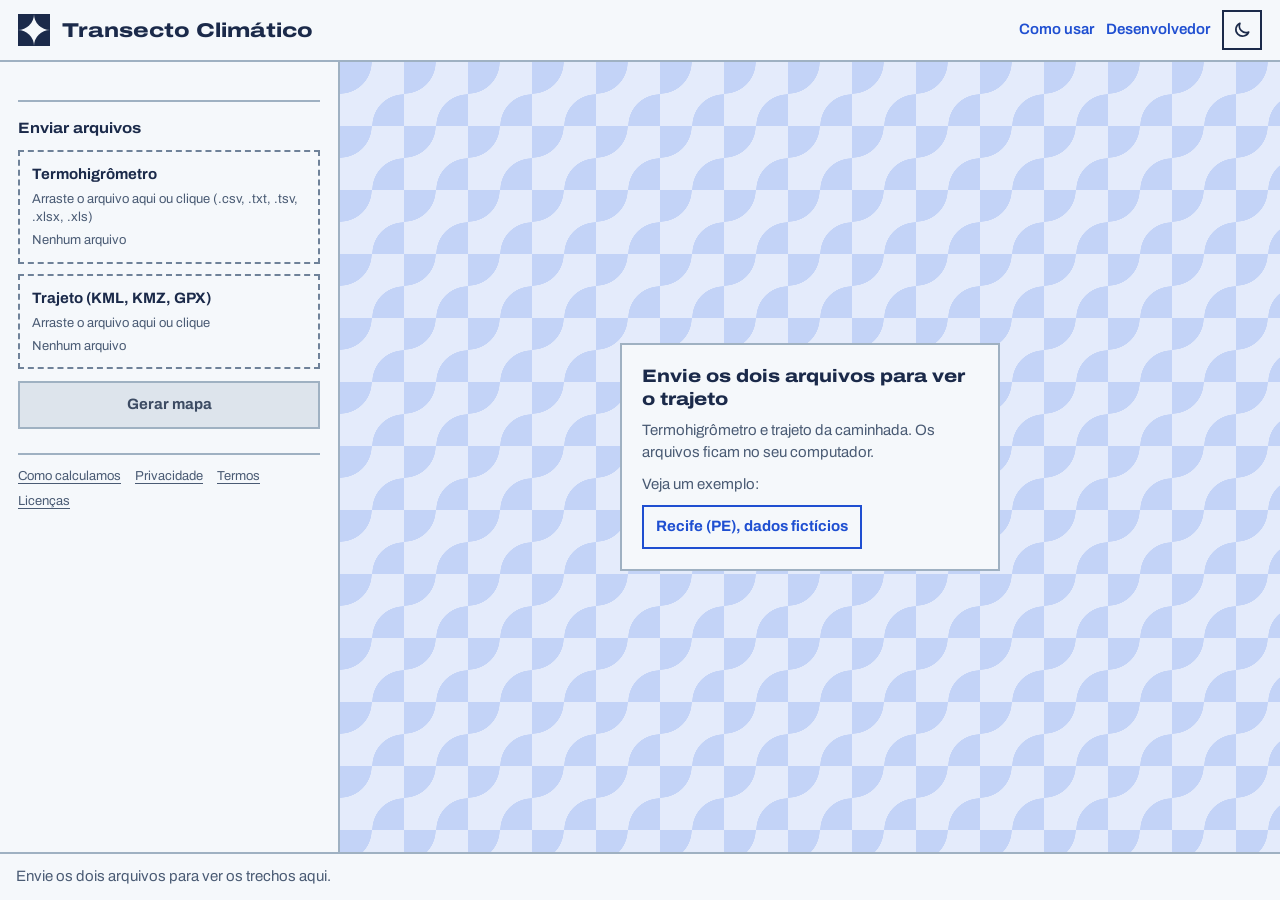
==== commit 9135ea14: "Adiciona alternância entre modo claro e escuro" ====
--- a/index.html
+++ b/index.html
@@ -5,6 +5,7 @@
   <meta name="viewport" content="width=device-width, initial-scale=1">
   <title>Transecto Climático</title>
     <meta http-equiv="Content-Security-Policy" content="default-src 'none'; script-src 'self'; style-src 'self' 'unsafe-inline'; font-src 'self'; img-src 'self' data: blob: https://*.tile.openstreetmap.org https://tile.openstreetmap.org https://server.arcgisonline.com; connect-src 'self' https://*.tile.openstreetmap.org https://tile.openstreetmap.org https://server.arcgisonline.com; worker-src 'self'; base-uri 'none'; form-action 'none'">
+    <script src="js/tema.js"></script>
   <link rel="icon" href="favicon.svg" type="image/svg+xml">
   <link rel="icon" href="favicon-32.png" sizes="32x32" type="image/png">
   <link rel="apple-touch-icon" href="apple-touch-icon.png">
@@ -23,6 +24,10 @@
       <h1>Transecto Climático</h1>
       <a href="ajuda.html">Como usar</a>
       <a href="desenvolvedor.html">Desenvolvedor</a>
+      <button type="button" class="tema-alternar" data-tema-alternar aria-label="Ativar modo escuro">
+          <svg class="icone-lua" viewBox="0 0 24 24" aria-hidden="true" focusable="false"><path d="M20 14.5A8 8 0 0 1 9.5 4a8 8 0 1 0 10.5 10.5Z"/></svg>
+          <svg class="icone-sol" viewBox="0 0 24 24" aria-hidden="true" focusable="false"><circle cx="12" cy="12" r="4"/><path d="M12 2v2M12 20v2M4.9 4.9l1.4 1.4M17.7 17.7l1.4 1.4M2 12h2M20 12h2M4.9 19.1l1.4-1.4M17.7 6.3l1.4-1.4"/></svg>
+        </button>
     </header>
 
     <div class="area-mapa">
--- a/css/app.css
+++ b/css/app.css
@@ -11,6 +11,7 @@
 }
 
 :root {
+  color-scheme: light;
   --esmalte: #f5f8fb;
   --tinta: #1b2a4a;
   --suave: #4a5b74;
@@ -21,11 +22,74 @@
   --cobalto: #1f4fd1;
   --cobalto-escuro: #1a43b5;
   --cobalto-palido: #e4ebfb;
+  --campo-arcos: #c3d3f7;
   --desativado-fundo: #dde4ec;
   --desativado-texto: #3c4b63;
   --erro-fundo: #fbe7e7;
   --erro-tinta: #9b1c1c;
   --aviso-fundo: #eaf0f6;
+  --sobre-acao: #ffffff;
+  --campo: #ffffff;
+  --caixa: #e2e8f0;
+  --mapa-contorno: #000000;
+  --mapa-destaque: #1f4fd1;
+  --base-filtro: none;
+}
+
+/* tema escuro: pelo atributo (escolha salva) */
+:root[data-theme="dark"] {
+  color-scheme: dark;
+  --esmalte: #0e1a2b;
+  --tinta: #e8eef8;
+  --suave: #b4c2d8;
+  --rejunte: #3c5068;
+  --zona-borda: #6f86a3;
+  --sem-dado: #7c8590;
+  --controle: #7e93ae;
+  --cobalto: #8fb4ff;
+  --cobalto-escuro: #b3ccff;
+  --cobalto-palido: #16243a;
+  --campo-arcos: #22395c;
+  --desativado-fundo: #1f2e45;
+  --desativado-texto: #a9b8cc;
+  --erro-fundo: #3a1f26;
+  --erro-tinta: #ffb8b8;
+  --aviso-fundo: #1a2a42;
+  --sobre-acao: #0e1a2b;
+  --campo: #13213a;
+  --caixa: #1a2a42;
+  --mapa-contorno: #e8eef8;
+  --mapa-destaque: #8fb4ff;
+  --base-filtro: invert(1) hue-rotate(180deg) brightness(0.72) saturate(0.7);
+}
+
+/* sem script: segue o sistema */
+@media (prefers-color-scheme: dark) {
+  :root:not([data-theme="light"]) {
+    color-scheme: dark;
+    --esmalte: #0e1a2b;
+    --tinta: #e8eef8;
+    --suave: #b4c2d8;
+    --rejunte: #3c5068;
+    --zona-borda: #6f86a3;
+    --sem-dado: #7c8590;
+    --controle: #7e93ae;
+    --cobalto: #8fb4ff;
+    --cobalto-escuro: #b3ccff;
+    --cobalto-palido: #16243a;
+    --campo-arcos: #22395c;
+    --desativado-fundo: #1f2e45;
+    --desativado-texto: #a9b8cc;
+    --erro-fundo: #3a1f26;
+    --erro-tinta: #ffb8b8;
+    --aviso-fundo: #1a2a42;
+    --sobre-acao: #0e1a2b;
+    --campo: #13213a;
+    --caixa: #1a2a42;
+    --mapa-contorno: #e8eef8;
+    --mapa-destaque: #8fb4ff;
+    --base-filtro: invert(1) hue-rotate(180deg) brightness(0.72) saturate(0.7);
+  }
 }
 
 * {
@@ -51,7 +115,7 @@
 
 ::selection {
   background: var(--cobalto);
-  color: #ffffff;
+  color: var(--sobre-acao);
 }
 
 :focus-visible {
@@ -233,7 +297,7 @@
   display: grid;
   place-items: center;
   padding: 24px;
-  background: rgba(245, 248, 251, 0.95);
+  background: var(--esmalte);
   border: 3px solid var(--cobalto);
 }
 
@@ -321,14 +385,14 @@
   border-width: 2px;
   border-color: var(--cobalto);
   background: var(--cobalto);
-  color: #ffffff;
+  color: var(--sobre-acao);
   font-weight: 700;
 }
 
 button.primario:hover:not(:disabled) {
   border-color: var(--cobalto-escuro);
   background: var(--cobalto-escuro);
-  color: #ffffff;
+  color: var(--sobre-acao);
 }
 
 button.primario:disabled {
@@ -350,7 +414,7 @@
   padding: 8px;
   border: 2px solid var(--tinta);
   border-radius: 0;
-  background: #ffffff;
+  background: var(--campo);
   font-weight: 600;
 }
 
@@ -416,7 +480,7 @@
   padding: 8px;
   border: 2px solid var(--tinta);
   border-radius: 0;
-  background: #ffffff;
+  background: var(--campo);
   font: inherit;
   font-weight: 600;
 }
@@ -489,7 +553,9 @@
   place-items: center;
   padding: 16px;
   background-color: var(--cobalto-palido);
-  background-image: url("data:image/svg+xml,%3Csvg xmlns='http://www.w3.org/2000/svg' width='64' height='64'%3E%3Cpath d='M0 0H32A32 32 0 0 1 0 32Z' fill='%23c3d3f7'/%3E%3Cpath d='M64 64H32A32 32 0 0 1 64 32Z' fill='%23c3d3f7'/%3E%3C/svg%3E");
+  background-image:
+    radial-gradient(circle at 0 0, var(--campo-arcos) 31.5px, transparent 32px),
+    radial-gradient(circle at 100% 100%, var(--campo-arcos) 31.5px, transparent 32px);
   background-size: 64px 64px;
 }
 
@@ -837,7 +903,7 @@
   width: 100%;
   height: 12px;
   border: 2px solid var(--tinta);
-  background: #ffffff;
+  background: var(--campo);
 }
 
 .progresso-barra {
@@ -864,3 +930,177 @@
     animation: none !important;
   }
 }
+
+/* ---------- tema escuro: mapa (Leaflet) ---------- */
+
+/* só a base OpenStreetMap escurece; a de satélite fica sem filtro */
+.base-osm {
+  filter: var(--base-filtro);
+}
+
+.leaflet-container {
+  background: var(--esmalte);
+}
+
+.leaflet-control-layers,
+.leaflet-bar a,
+.leaflet-control-layers-toggle {
+  background-color: var(--campo);
+  color: var(--tinta);
+  border-color: var(--controle);
+}
+
+.leaflet-control-layers label,
+.leaflet-control-layers-base label {
+  color: var(--tinta);
+}
+
+.leaflet-control-attribution {
+  background: var(--esmalte) !important;
+  color: var(--suave);
+}
+
+.leaflet-control-attribution a {
+  color: var(--cobalto);
+}
+
+.leaflet-tooltip {
+  background: var(--campo);
+  color: var(--tinta);
+  border: 2px solid var(--rejunte);
+  border-radius: 0;
+  box-shadow: none;
+}
+
+.leaflet-tooltip-top::before,
+.leaflet-tooltip-bottom::before,
+.leaflet-tooltip-left::before,
+.leaflet-tooltip-right::before {
+  display: none;
+}
+
+/* ---------- tema: botão de sol e lua ---------- */
+
+.tema-alternar {
+  flex: none;
+  display: inline-grid;
+  place-items: center;
+  width: 40px;
+  height: 40px;
+  min-width: 40px;
+  padding: 0;
+  border: 2px solid var(--tinta);
+  background: transparent;
+  color: var(--tinta);
+}
+
+.tema-alternar:hover:not(:disabled) {
+  border-color: var(--cobalto);
+  color: var(--cobalto);
+}
+
+.tema-alternar svg {
+  display: none;
+  width: 20px;
+  height: 20px;
+  fill: none;
+  stroke: currentColor;
+  stroke-width: 2;
+  stroke-linecap: round;
+  stroke-linejoin: round;
+}
+
+/* no claro, a lua (vai para o escuro); no escuro, o sol (vai para o claro) */
+.tema-alternar .icone-lua {
+  display: block;
+}
+
+:root[data-theme="dark"] .tema-alternar .icone-lua {
+  display: none;
+}
+
+:root[data-theme="dark"] .tema-alternar .icone-sol {
+  display: block;
+}
+
+/* cabeçalho das páginas de guia: título, links e o botão de tema cabem em 390 px */
+.guia-cabecalho {
+  flex-wrap: wrap;
+}
+
+.guia-cabecalho-links {
+  flex-wrap: wrap;
+}
+
+.guia-cabecalho .tema-alternar {
+  margin-left: auto;
+}
+
+/* cabeçalho das páginas de guia. Seletor com .guia-header para vencer o <style> de cada página
+   (que vem depois deste arquivo). Computador: marca, título, links, tema. Até 480 px: duas linhas. */
+.guia-header .guia-cabecalho {
+  display: flex;
+  align-items: center;
+  flex-wrap: wrap;
+  gap: 12px;
+}
+
+.guia-header .guia-cabecalho > .marca {
+  order: 0;
+}
+
+.guia-header .guia-cabecalho > h1 {
+  order: 1;
+  flex: 1 1 auto;
+  min-width: 0;
+  overflow-wrap: anywhere;
+}
+
+.guia-header .guia-cabecalho > .guia-cabecalho-links {
+  order: 2;
+  flex: none;
+  flex-wrap: wrap;
+}
+
+.guia-header .guia-cabecalho > .tema-alternar {
+  order: 3;
+  margin-left: auto;
+}
+
+@media (max-width: 480px) {
+  .guia-header .guia-cabecalho {
+    display: grid;
+    grid-template-columns: auto minmax(0, 1fr) auto;
+    align-items: center;
+    column-gap: 8px;
+    row-gap: 10px;
+  }
+
+  .guia-header .guia-cabecalho > .marca {
+    grid-column: 1;
+    grid-row: 1;
+  }
+
+  .guia-header .guia-cabecalho > h1 {
+    grid-column: 2;
+    grid-row: 1;
+    min-width: 0;
+    font-size: 18px;
+    white-space: normal;
+    overflow-wrap: anywhere;
+  }
+
+  .guia-header .guia-cabecalho > .tema-alternar {
+    grid-column: 3;
+    grid-row: 1;
+    margin-left: 0;
+  }
+
+  .guia-header .guia-cabecalho > .guia-cabecalho-links {
+    grid-column: 1 / -1;
+    grid-row: 2;
+    flex: none;
+    flex-wrap: wrap;
+    gap: 8px 14px;
+  }
+}
